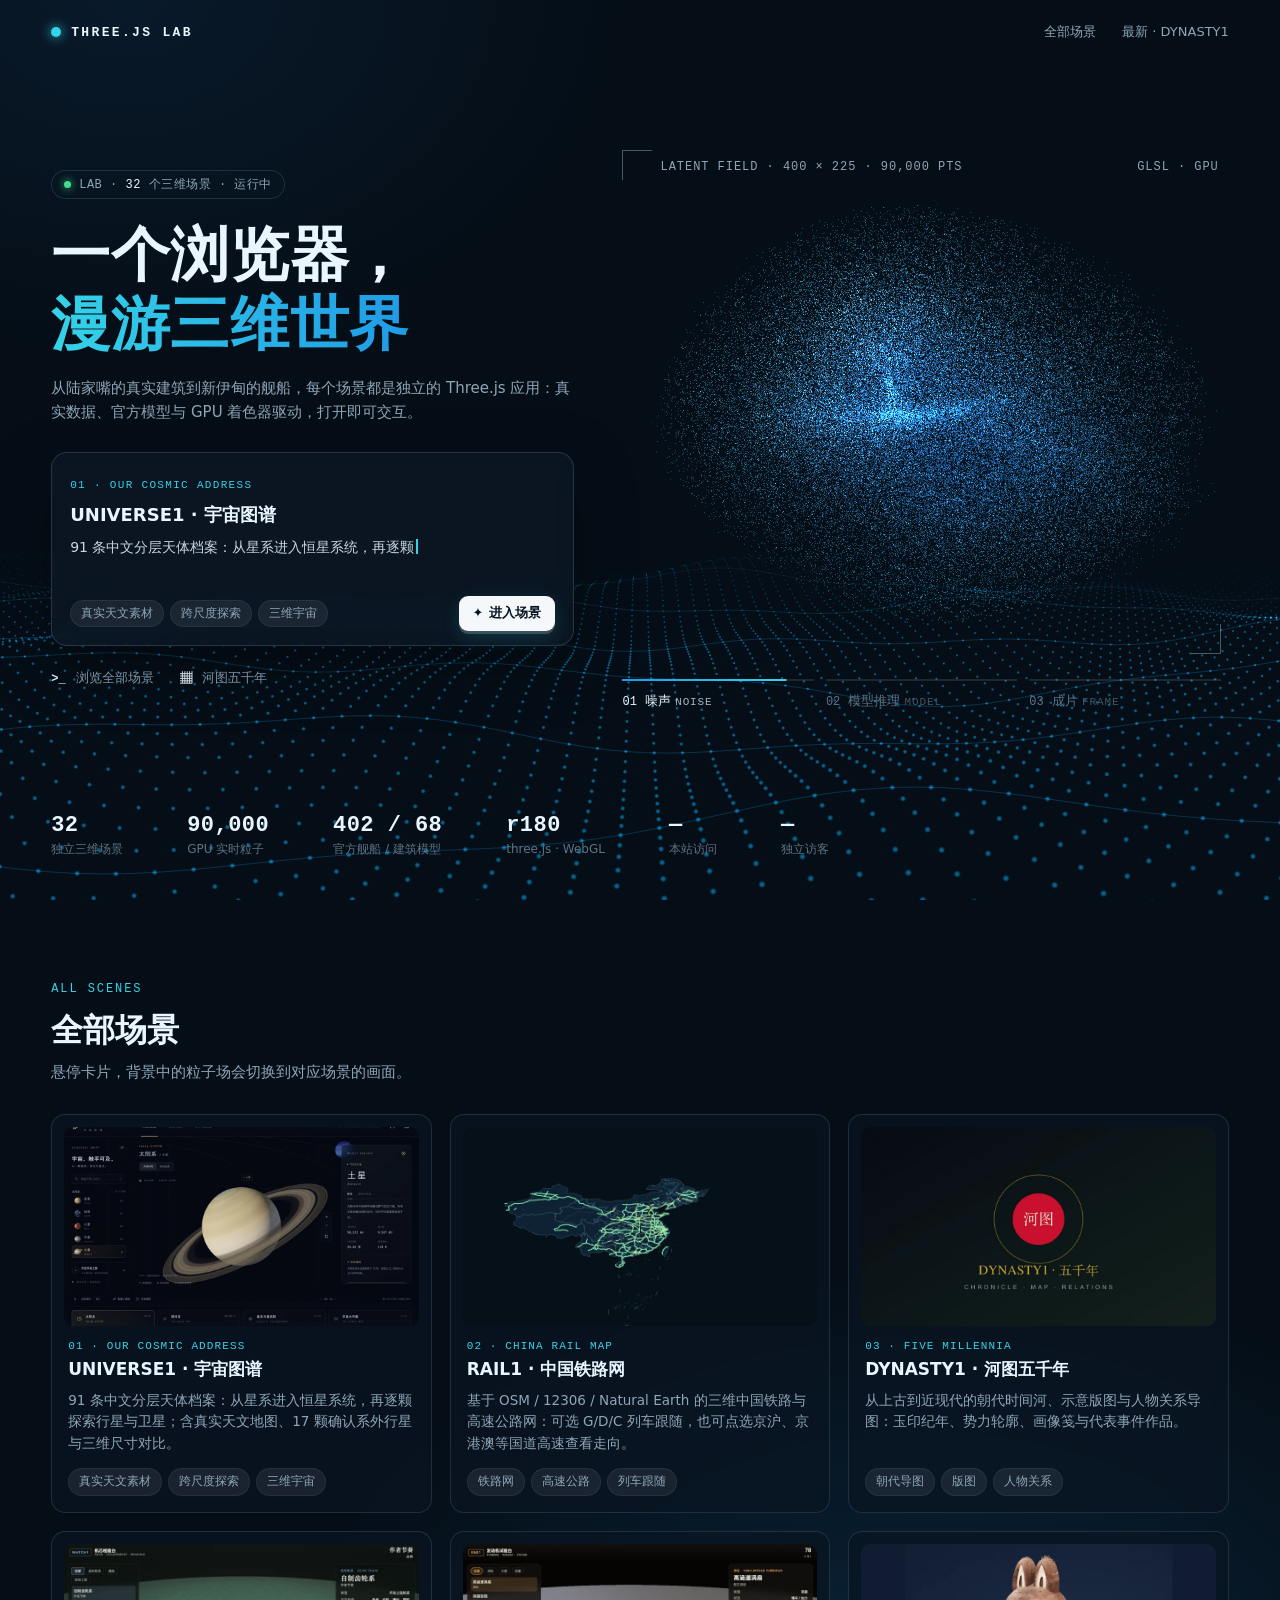
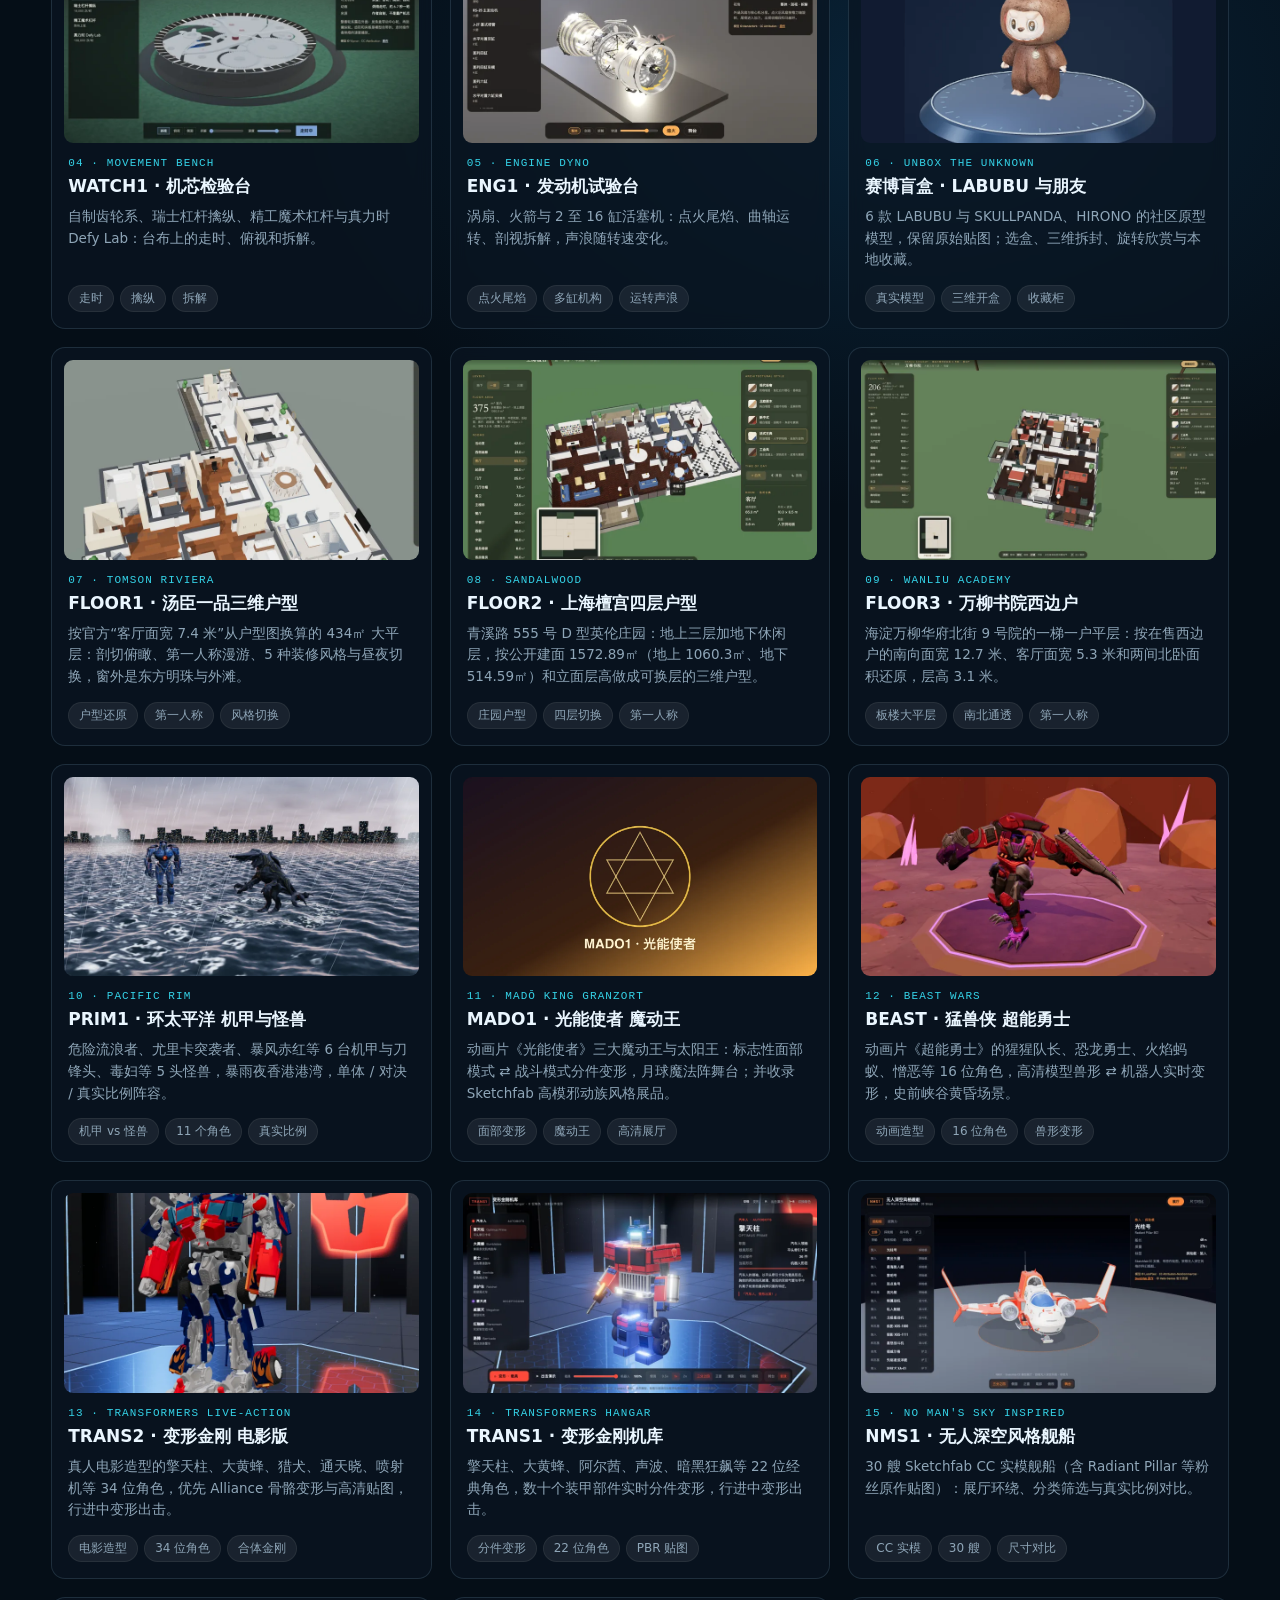
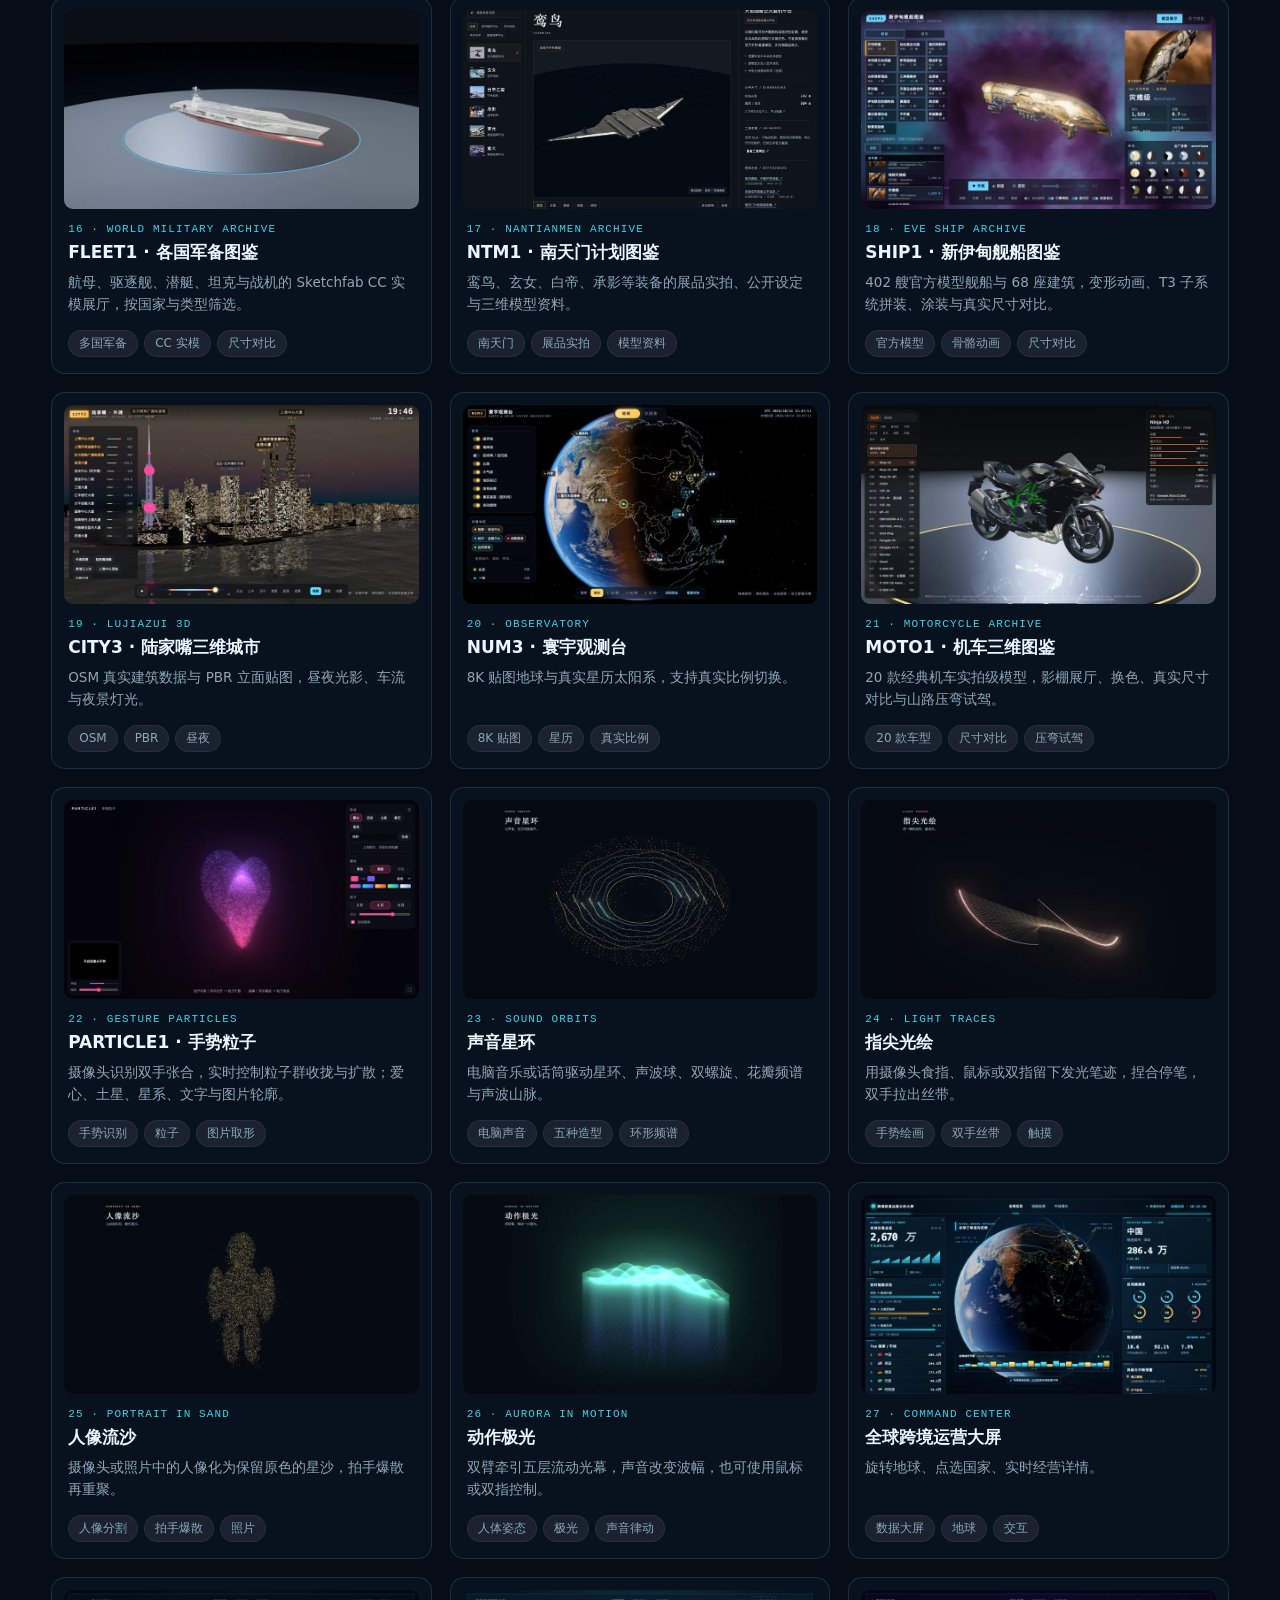
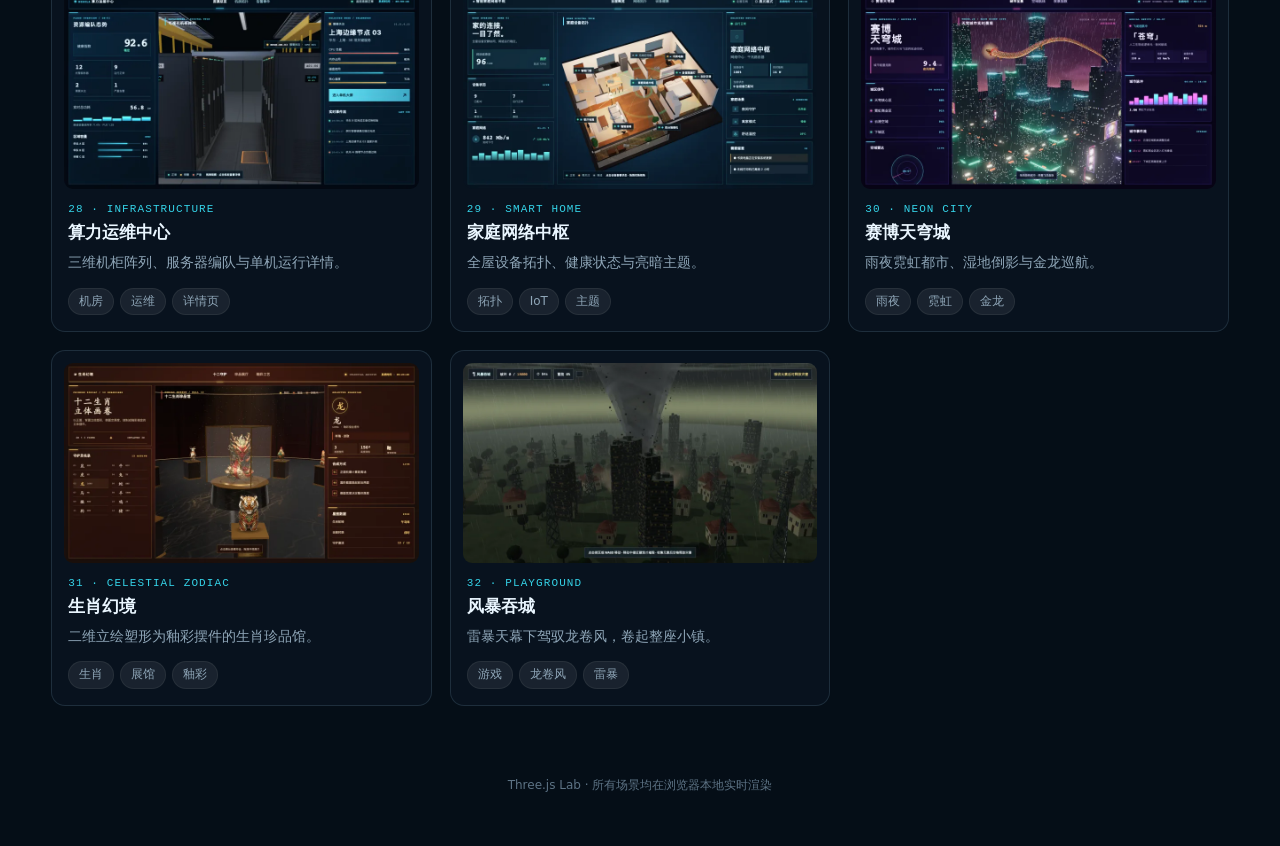
==== index.html @ 8b3e39b8 "deploy machines from private source a602017206/threejs-lab@472be0446776ae327eb0d1e8279741cb2569336e" ====
<!doctype html>
<html lang="zh-CN">
  <head>
    <meta charset="UTF-8" />
    <meta name="viewport" content="width=device-width, initial-scale=1.0" />
    <title>Three.js Lab · 三维场景实验室</title>
    <script type="module" crossorigin src="./assets/home-8IKfbhxs.js"></script>
    <link rel="modulepreload" crossorigin href="./assets/modulepreload-polyfill-B5Qt9EMX.js">
    <link rel="modulepreload" crossorigin href="./assets/three.module-D07bAYsh.js">
    <link rel="stylesheet" crossorigin href="./assets/home-haG0DStb.css">
  </head>
  <body class="hm">
    <canvas id="hm-gl" aria-hidden="true"></canvas>

    <header class="hm-top">
      <a class="hm-brand" href="./"><i></i>THREE.JS LAB</a>
      <nav><a href="#grid">全部场景</a><a href="dynasty1.html" data-latest>最新 · DYNASTY1</a></nav>
    </header>

    <section class="hm-hero">
      <div class="hm-copy">
        <span class="hm-pill"><i></i>LAB · <b id="hm-count">0</b> 个三维场景 · 运行中</span>
        <h1>一个浏览器，<br /><em>漫游三维世界</em></h1>
        <p class="hm-lead">从陆家嘴的真实建筑到新伊甸的舰船，每个场景都是独立的 Three.js 应用：真实数据、官方模型与 GPU 着色器驱动，打开即可交互。</p>

        <article class="hm-current" id="hm-current">
          <div class="hm-current-text">
            <small id="hm-cur-kicker">01 · EVE SHIP ARCHIVE</small>
            <h2 id="hm-cur-name"></h2>
            <p><span id="hm-cur-desc"></span><i class="hm-caret"></i></p>
          </div>
          <footer>
            <div class="hm-tags" id="hm-cur-tags"></div>
            <a class="hm-go" id="hm-cur-go" href="./"><span>✦</span>进入场景</a>
          </footer>
        </article>

        <nav class="hm-links"><a href="#grid"><b>&gt;_</b> 浏览全部场景</a><a href="dynasty1.html" data-latest><b>▦</b> 河图五千年</a></nav>
      </div>

      <div class="hm-visual" id="hm-visual">
        <div class="hm-hud"><span>LATENT FIELD · 400 × 225 · 90,000 PTS</span><span>GLSL · GPU</span></div>
        <i class="hm-corner tl"></i><i class="hm-corner br"></i>
        <ol class="hm-steps" id="hm-steps">
          <li><i><em></em></i><span><b>01</b> 噪声 <small>NOISE</small></span></li>
          <li><i><em></em></i><span><b>02</b> 模型推理 <small>MODEL</small></span></li>
          <li><i><em></em></i><span><b>03</b> 成片 <small>FRAME</small></span></li>
        </ol>
      </div>

      <dl class="hm-stats">
        <div><dt id="hm-stat-scenes">—</dt><dd>独立三维场景</dd></div>
        <div><dt>90,000</dt><dd>GPU 实时粒子</dd></div>
        <div><dt>402 / 68</dt><dd>官方舰船 / 建筑模型</dd></div>
        <div><dt>r180</dt><dd>three.js · WebGL</dd></div>
        <div title="不蒜子 · 仅统计线上部署访问">
          <dt id="busuanzi_value_site_pv">—</dt>
          <dd>本站访问</dd>
        </div>
        <div title="不蒜子 · 仅统计线上部署访问">
          <dt id="busuanzi_value_site_uv">—</dt>
          <dd>独立访客</dd>
        </div>
      </dl>
    </section>

    <section class="hm-grid" id="grid">
      <header><small>ALL SCENES</small><h2>全部场景</h2><p>悬停卡片，背景中的粒子场会切换到对应场景的画面。</p></header>
      <div class="hm-cards" id="hm-cards"></div>
    </section>

    <footer class="hm-foot">Three.js Lab · 所有场景均在浏览器本地实时渲染</footer>

    <script async src="//busuanzi.ibruce.info/busuanzi/2.3/busuanzi.pure.mini.js"></script>
</body>
</html>
---- assets/home-haG0DStb.css ----
:root{--bg: #050e17;--ink: #eaf6ff;--dim: #8fa6b8;--faint: #5d7385;--line: rgba(160, 210, 240, .14);--cyan: #35d3e8;--blue: #1f9be6;--mono: ui-monospace, "SF Mono", "JetBrains Mono", Menlo, monospace}*{box-sizing:border-box}html{scroll-behavior:smooth}body.hm{margin:0;min-height:100vh;color:var(--ink);font:15px/1.6 -apple-system,PingFang SC,Microsoft YaHei,system-ui,sans-serif;background:radial-gradient(900px 600px at 72% 30%,rgba(20,90,140,.28),transparent 70%),radial-gradient(700px 500px at 10% 0%,rgba(20,60,100,.25),transparent 70%),var(--bg);overflow-x:hidden}a{color:inherit;text-decoration:none}#hm-gl{position:fixed;inset:0;width:100vw;height:100vh;z-index:0;pointer-events:none}.hm-top,.hm-hero,.hm-grid,.hm-foot{position:relative;z-index:1}.hm-top{display:flex;align-items:center;justify-content:space-between;width:min(1320px,92vw);margin:0 auto;padding:22px 0}.hm-brand{display:flex;align-items:center;gap:10px;font:600 13px var(--mono);letter-spacing:.18em}.hm-brand i{width:10px;height:10px;border-radius:50%;background:var(--cyan);box-shadow:0 0 12px var(--cyan)}.hm-top nav{display:flex;gap:26px;font-size:13px;color:var(--dim)}.hm-top nav a:hover{color:var(--ink)}.hm-hero{width:min(1320px,92vw);margin:0 auto;min-height:calc(100vh - 70px);display:grid;grid-template-columns:minmax(380px,.92fr) 1.08fr;grid-template-rows:1fr auto;column-gap:40px;padding-bottom:36px}.hm-copy{align-self:center;padding:30px 0}.hm-pill{display:inline-flex;align-items:center;gap:8px;padding:5px 12px;border:1px solid var(--line);border-radius:999px;background:#081622b3;font:12px var(--mono);color:var(--dim);letter-spacing:.04em}.hm-pill i{width:7px;height:7px;border-radius:50%;background:#3ee08f;box-shadow:0 0 8px #3ee08f;animation:hm-blink 2.4s infinite}.hm-pill b{color:var(--ink);font-weight:500}h1{margin:22px 0 18px;font-size:clamp(38px,4.6vw,64px);line-height:1.16;font-weight:700;letter-spacing:.01em}h1 em{font-style:normal;background:linear-gradient(90deg,var(--cyan),var(--blue));-webkit-background-clip:text;background-clip:text;color:transparent}.hm-lead{max-width:520px;margin:0 0 28px;color:var(--dim);font-size:15px}.hm-current{max-width:560px;padding:18px 18px 14px;border:1px solid rgba(180,220,255,.16);border-radius:16px;background:#0c1824c7;-webkit-backdrop-filter:blur(10px);backdrop-filter:blur(10px);box-shadow:0 20px 60px #00000059}.hm-current small{font:11px var(--mono);color:var(--cyan);letter-spacing:.12em}.hm-current h2{margin:6px 0;font-size:18px;font-weight:600}.hm-current p{margin:0;min-height:3.2em;color:#c8d6e2;font-size:14px}.hm-caret{display:inline-block;width:1.5px;height:1.05em;margin-left:2px;vertical-align:-.15em;background:var(--cyan);animation:hm-blink 1s steps(1) infinite}.hm-current footer{display:flex;align-items:center;justify-content:space-between;gap:12px;margin-top:16px}.hm-tags{display:flex;flex-wrap:wrap;gap:6px}.hm-tags span{padding:3px 10px;border-radius:999px;background:#ffffff12;border:1px solid rgba(255,255,255,.06);font-size:12px;color:var(--dim)}.hm-go{flex:none;display:inline-flex;align-items:center;gap:6px;padding:7px 14px;border-radius:9px;background:#f4f8fb;color:#071420;font-size:13px;font-weight:600;box-shadow:0 3px #ffffff2e,0 6px 18px #35d3e82e;transition:transform .15s,box-shadow .15s}.hm-go:hover{transform:translateY(-1px);box-shadow:0 4px #fff3,0 10px 26px #35d3e84d}.hm-links{display:flex;gap:26px;margin-top:22px;font-size:13px;color:var(--dim)}.hm-links b{margin-right:6px;font:600 12px var(--mono);color:var(--ink)}.hm-links a:hover{color:var(--ink)}.hm-visual{position:relative;height:clamp(420px,64vh,640px);align-self:center}.hm-hud{position:absolute;top:18px;left:46px;right:10px;display:flex;justify-content:space-between;font:12px var(--mono);color:var(--dim);letter-spacing:.08em}.hm-corner{position:absolute;width:30px;height:30px;border-color:#c8e1f559;border-style:solid}.hm-corner.tl{top:8px;left:8px;border-width:1px 0 0 1px}.hm-corner.br{bottom:64px;right:8px;border-width:0 1px 1px 0}.hm-steps{position:absolute;left:8px;right:8px;bottom:6px;display:grid;grid-template-columns:repeat(3,1fr);gap:12px;margin:0;padding:0;list-style:none}.hm-steps i{display:block;height:2px;background:#ffffff1a;overflow:hidden}.hm-steps em{display:block;height:100%;background:linear-gradient(90deg,var(--blue),var(--cyan));transform-origin:left;transform:scaleX(0)}.hm-steps span{display:block;margin-top:10px;font-size:13px;color:var(--faint);transition:color .3s}.hm-steps b{font:500 12px var(--mono);margin-right:4px}.hm-steps small{font:11px var(--mono);letter-spacing:.08em;opacity:.7}.hm-steps li.on span{color:var(--ink)}.hm-stats{grid-column:1 / -1;display:flex;gap:clamp(28px,5vw,64px);margin:0;padding-top:18px}.hm-stats dt{font:600 22px var(--mono);letter-spacing:.02em}.hm-stats dd{margin:2px 0 0;font-size:12px;color:var(--faint)}.hm-grid{width:min(1320px,92vw);margin:0 auto;padding:80px 0 40px}.hm-grid>header small{font:12px var(--mono);color:var(--cyan);letter-spacing:.16em}.hm-grid>header h2{margin:6px 0 4px;font-size:32px}.hm-grid>header p{margin:0 0 30px;color:var(--dim)}.hm-cards{display:grid;grid-template-columns:repeat(auto-fill,minmax(290px,1fr));gap:18px}.hm-card{display:flex;flex-direction:column;padding:12px 12px 16px;border:1px solid var(--line);border-radius:14px;background:#0a1622b8;-webkit-backdrop-filter:blur(8px);backdrop-filter:blur(8px);transition:transform .25s,border-color .25s,box-shadow .25s}.hm-card:hover,.hm-card:focus-visible{transform:translateY(-4px);border-color:#35d3e88c;box-shadow:0 16px 40px #0006,0 0 0 1px #35d3e826,0 0 30px #35d3e81f;outline:none}.hm-card figure{margin:0 0 14px;aspect-ratio:16 / 9;border-radius:9px;overflow:hidden;background:#08131d}.hm-card img{width:100%;height:100%;object-fit:cover;display:block;transition:transform .5s}.hm-card:hover img{transform:scale(1.04)}.hm-card small{padding:0 4px;font:11px var(--mono);color:var(--cyan);letter-spacing:.1em}.hm-card h3{margin:4px 4px 6px;font-size:17px;font-weight:600}.hm-card p{flex:1;margin:0 4px 14px;color:var(--dim);font-size:13.5px}.hm-card .hm-tags{padding:0 4px}.hm-foot{padding:30px 0 40px;text-align:center;font-size:12px;color:var(--faint)}@keyframes hm-blink{50%{opacity:.25}}@media(max-width:960px){.hm-hero{grid-template-columns:1fr;grid-template-rows:auto auto auto}.hm-visual{order:-1;height:auto;aspect-ratio:16 / 11;align-self:stretch}.hm-hud{left:40px;font-size:9px;letter-spacing:.04em;white-space:nowrap}.hm-steps span{font-size:11px}.hm-steps small{display:none}.hm-stats{flex-wrap:wrap}}@media(prefers-reduced-motion:reduce){.hm-caret,.hm-pill i{animation:none}.hm-card,.hm-card img{transition:none}}.hm-nogl .hm-hud,.hm-nogl .hm-steps,.hm-nogl .hm-corner{display:none}
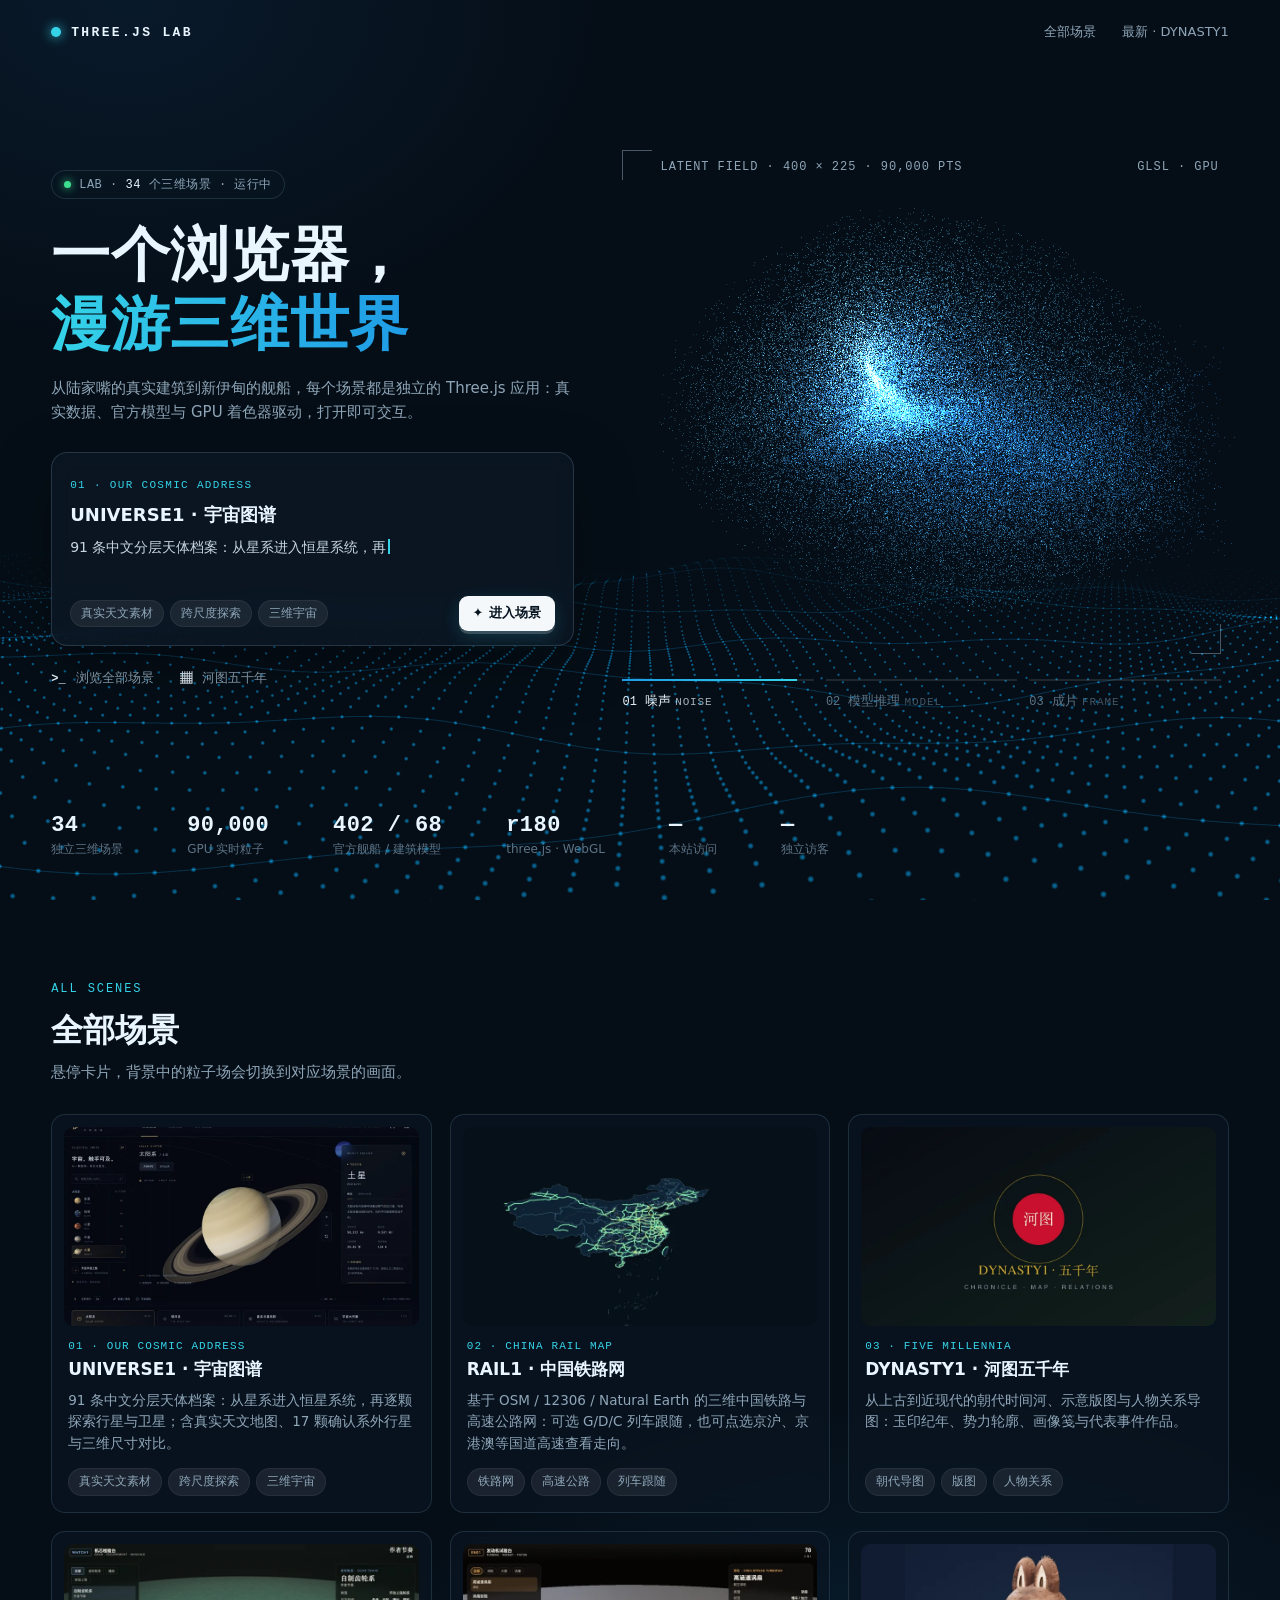
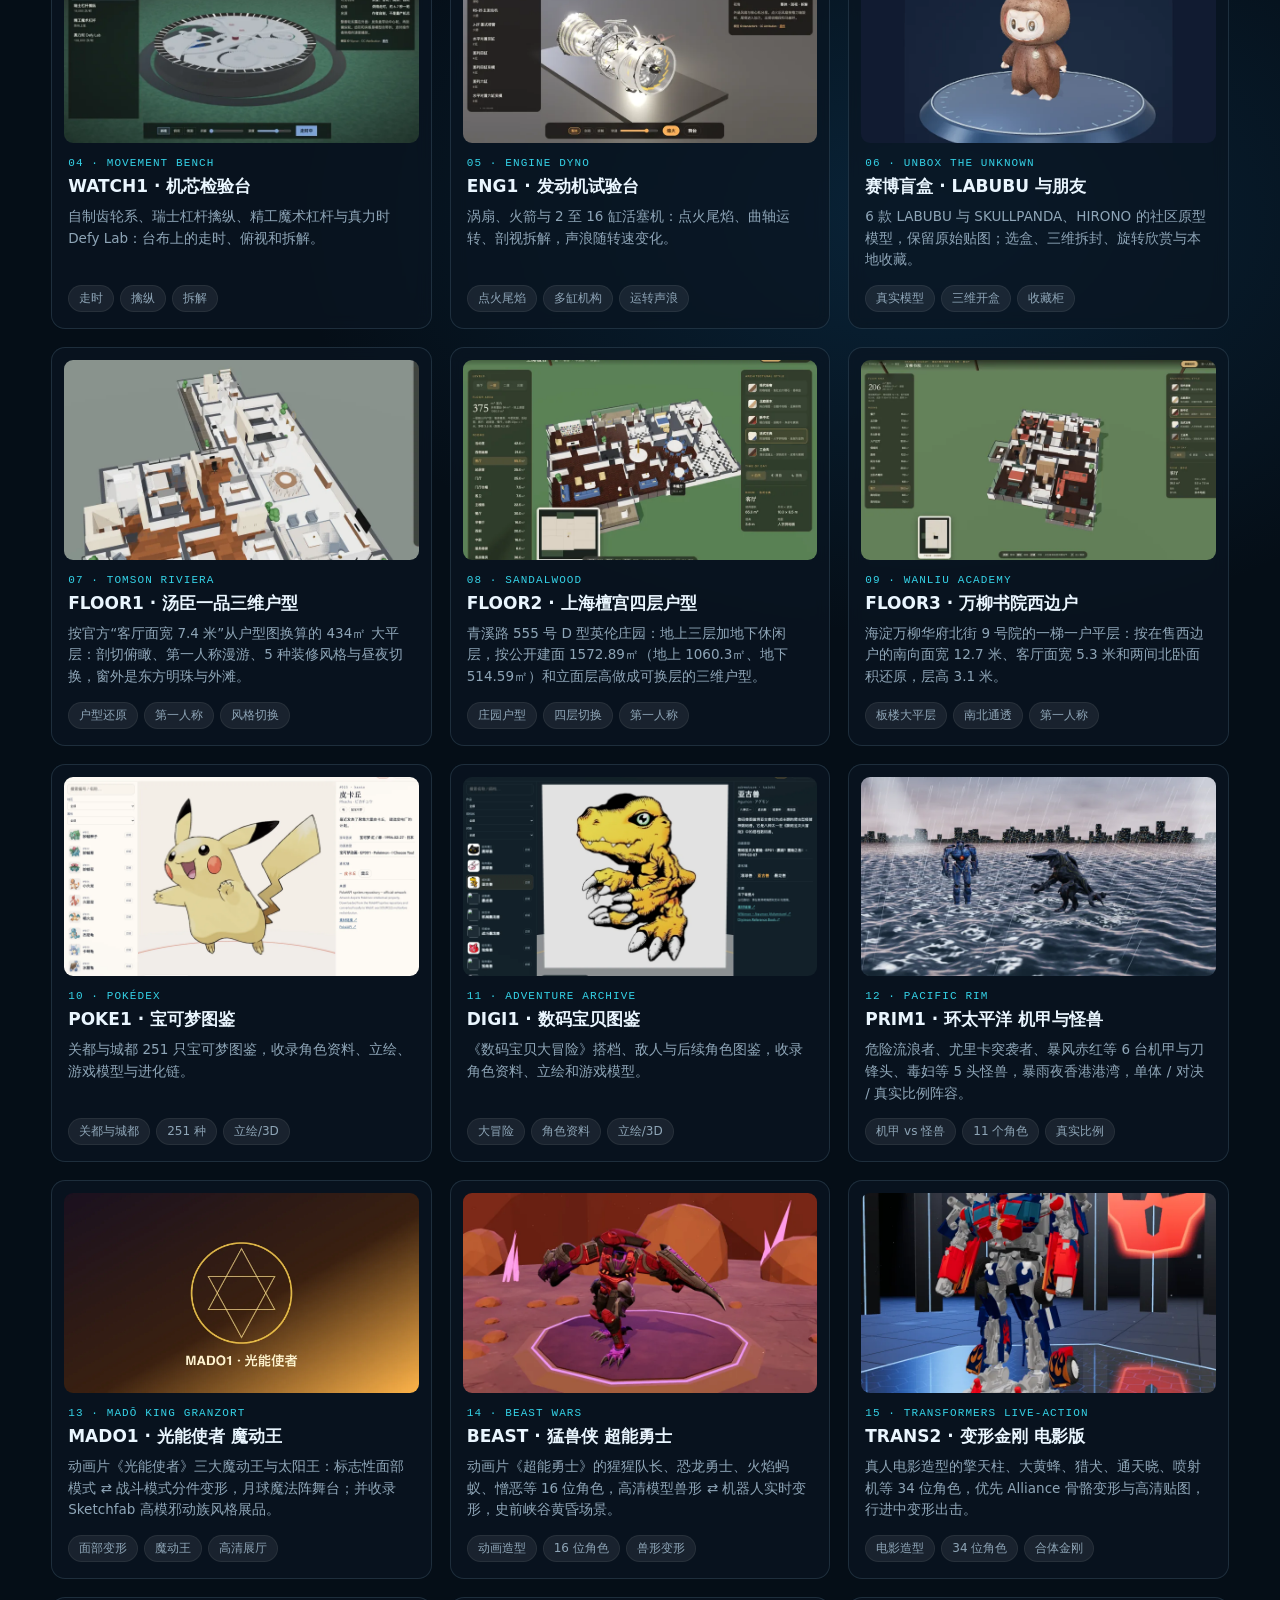
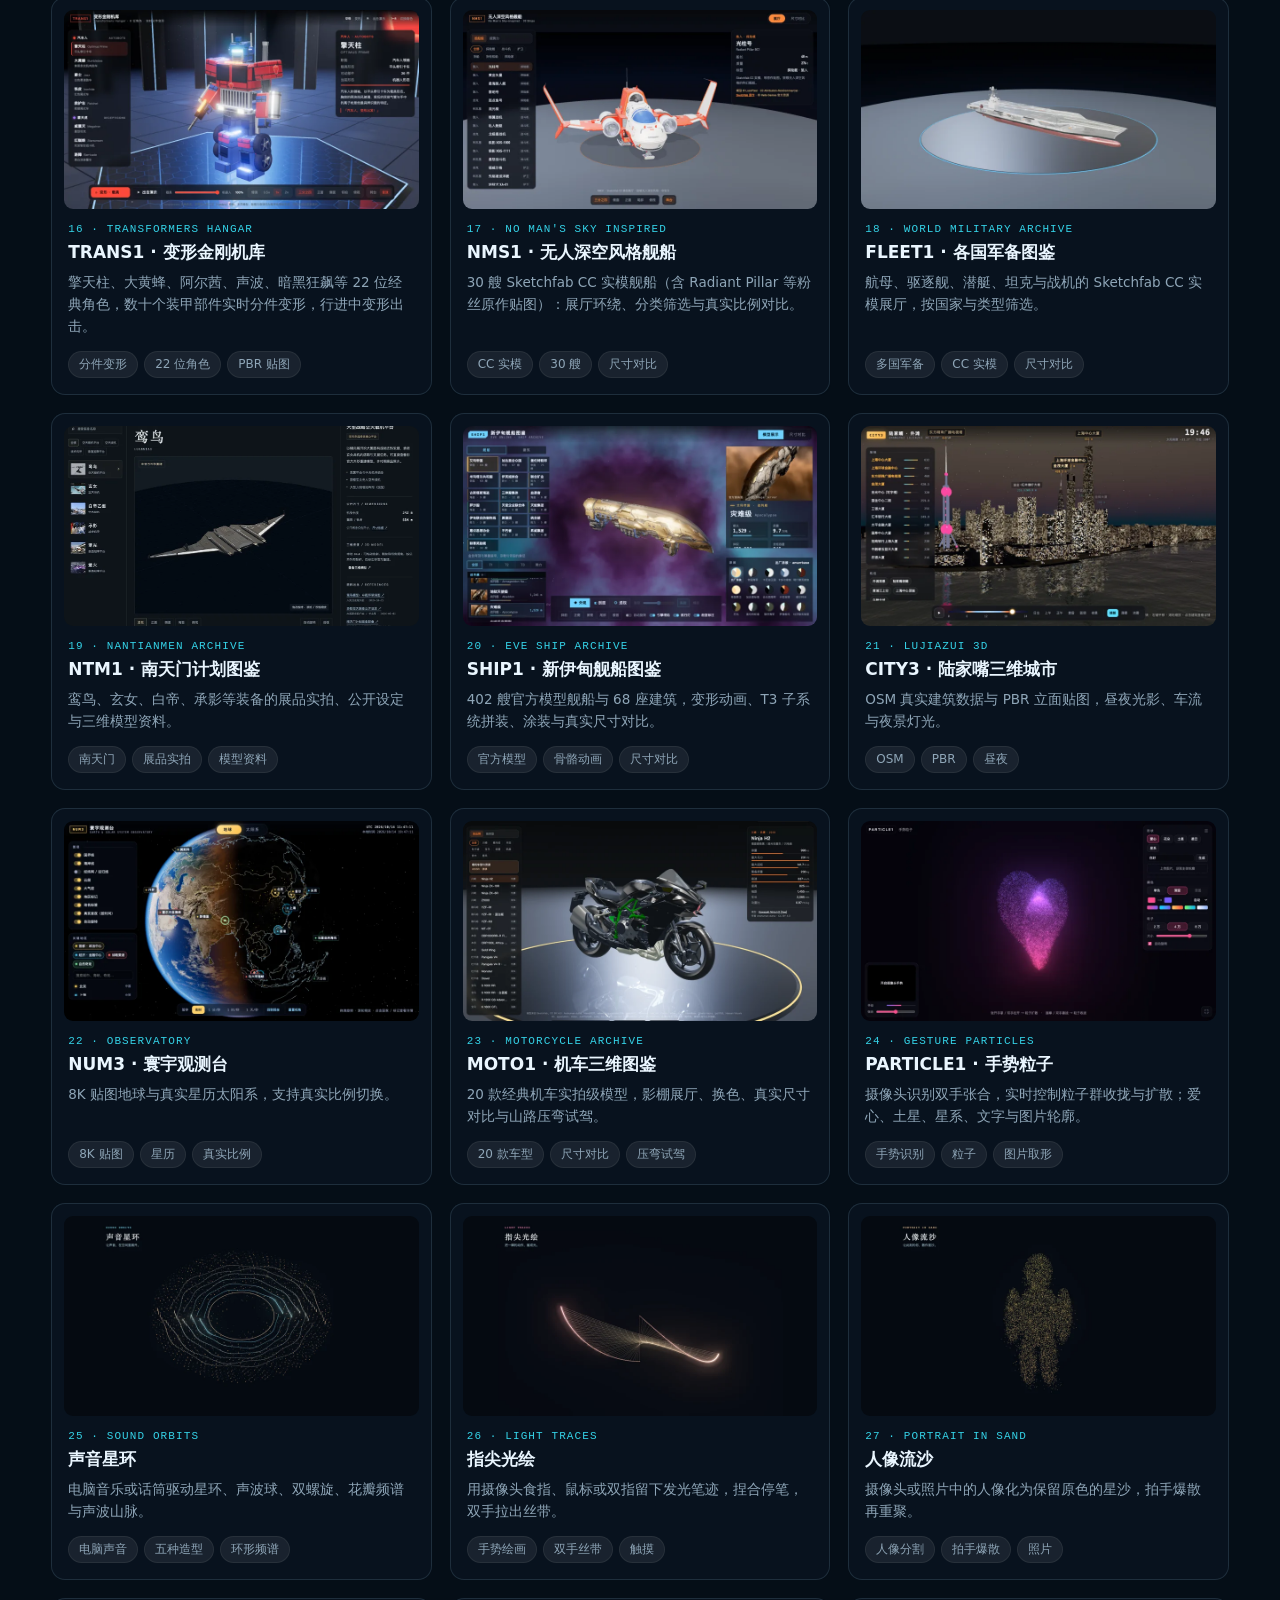
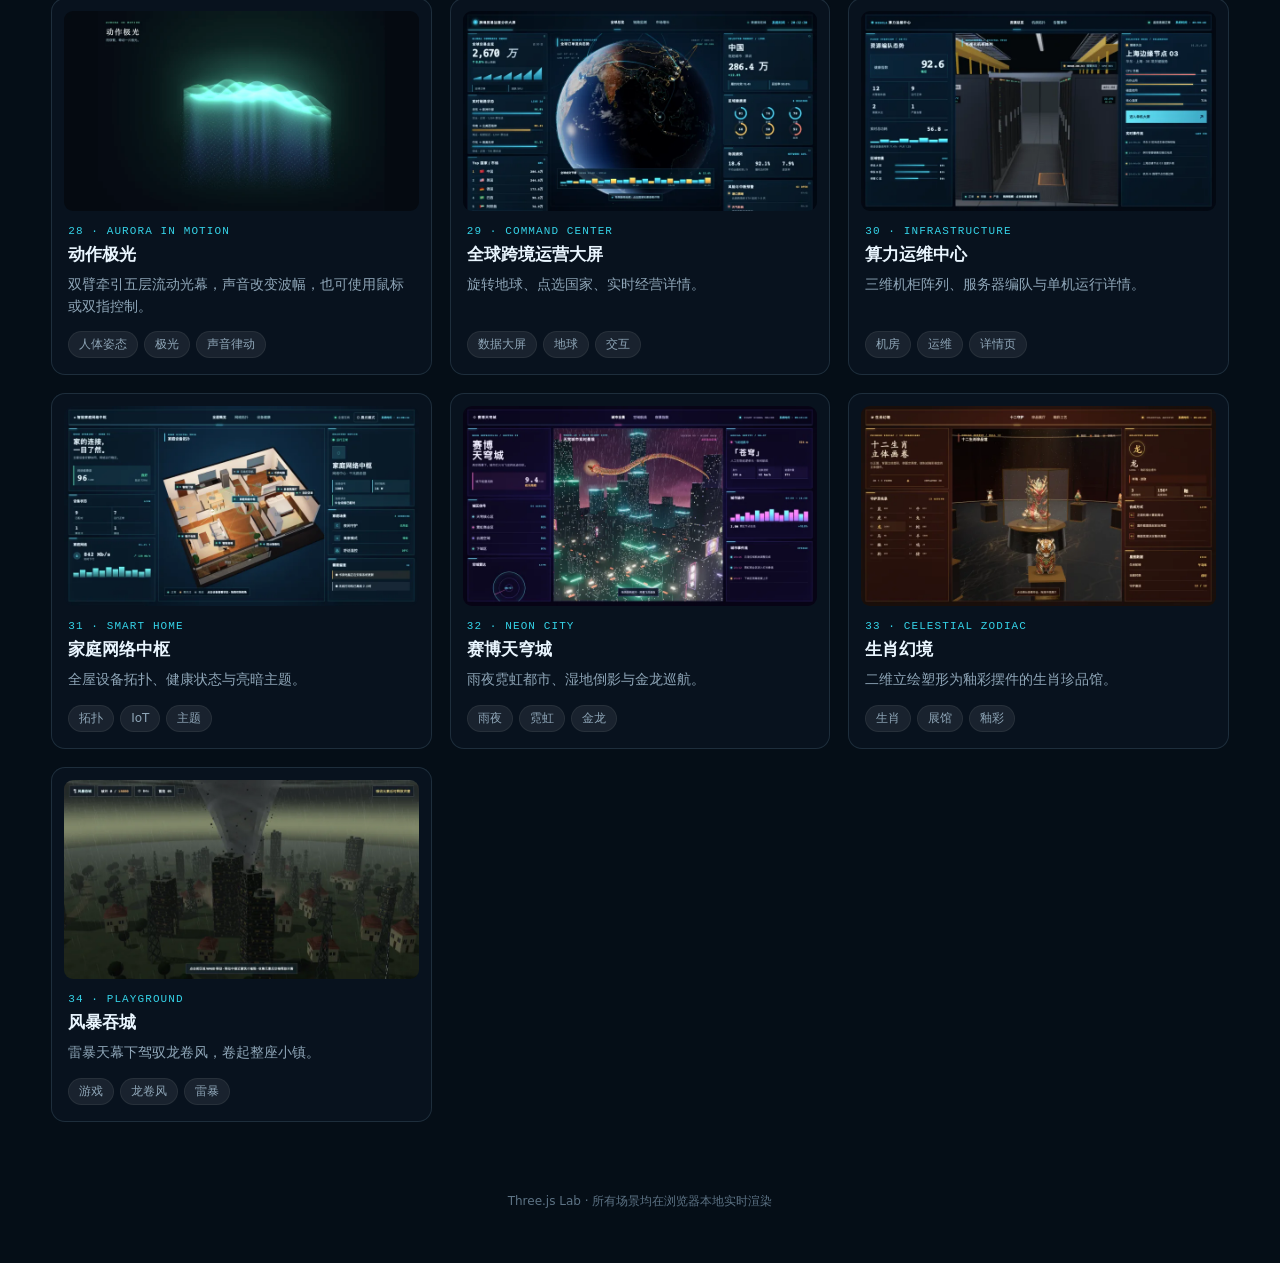
==== commit 665edaed: "deploy machines from private source a602017206/threejs-lab@624219c23a85e89bf45c2e4b0a7c201f5800f87f" ====
--- a/index.html
+++ b/index.html
@@ -4,9 +4,9 @@
     <meta charset="UTF-8" />
     <meta name="viewport" content="width=device-width, initial-scale=1.0" />
     <title>Three.js Lab · 三维场景实验室</title>
-    <script type="module" crossorigin src="./assets/home-8IKfbhxs.js"></script>
+    <script type="module" crossorigin src="./assets/home-_E4cNCt0.js"></script>
     <link rel="modulepreload" crossorigin href="./assets/modulepreload-polyfill-B5Qt9EMX.js">
-    <link rel="modulepreload" crossorigin href="./assets/three.module-D07bAYsh.js">
+    <link rel="modulepreload" crossorigin href="./assets/three.module-wp4fOTu1.js">
     <link rel="stylesheet" crossorigin href="./assets/home-haG0DStb.css">
   </head>
   <body class="hm">
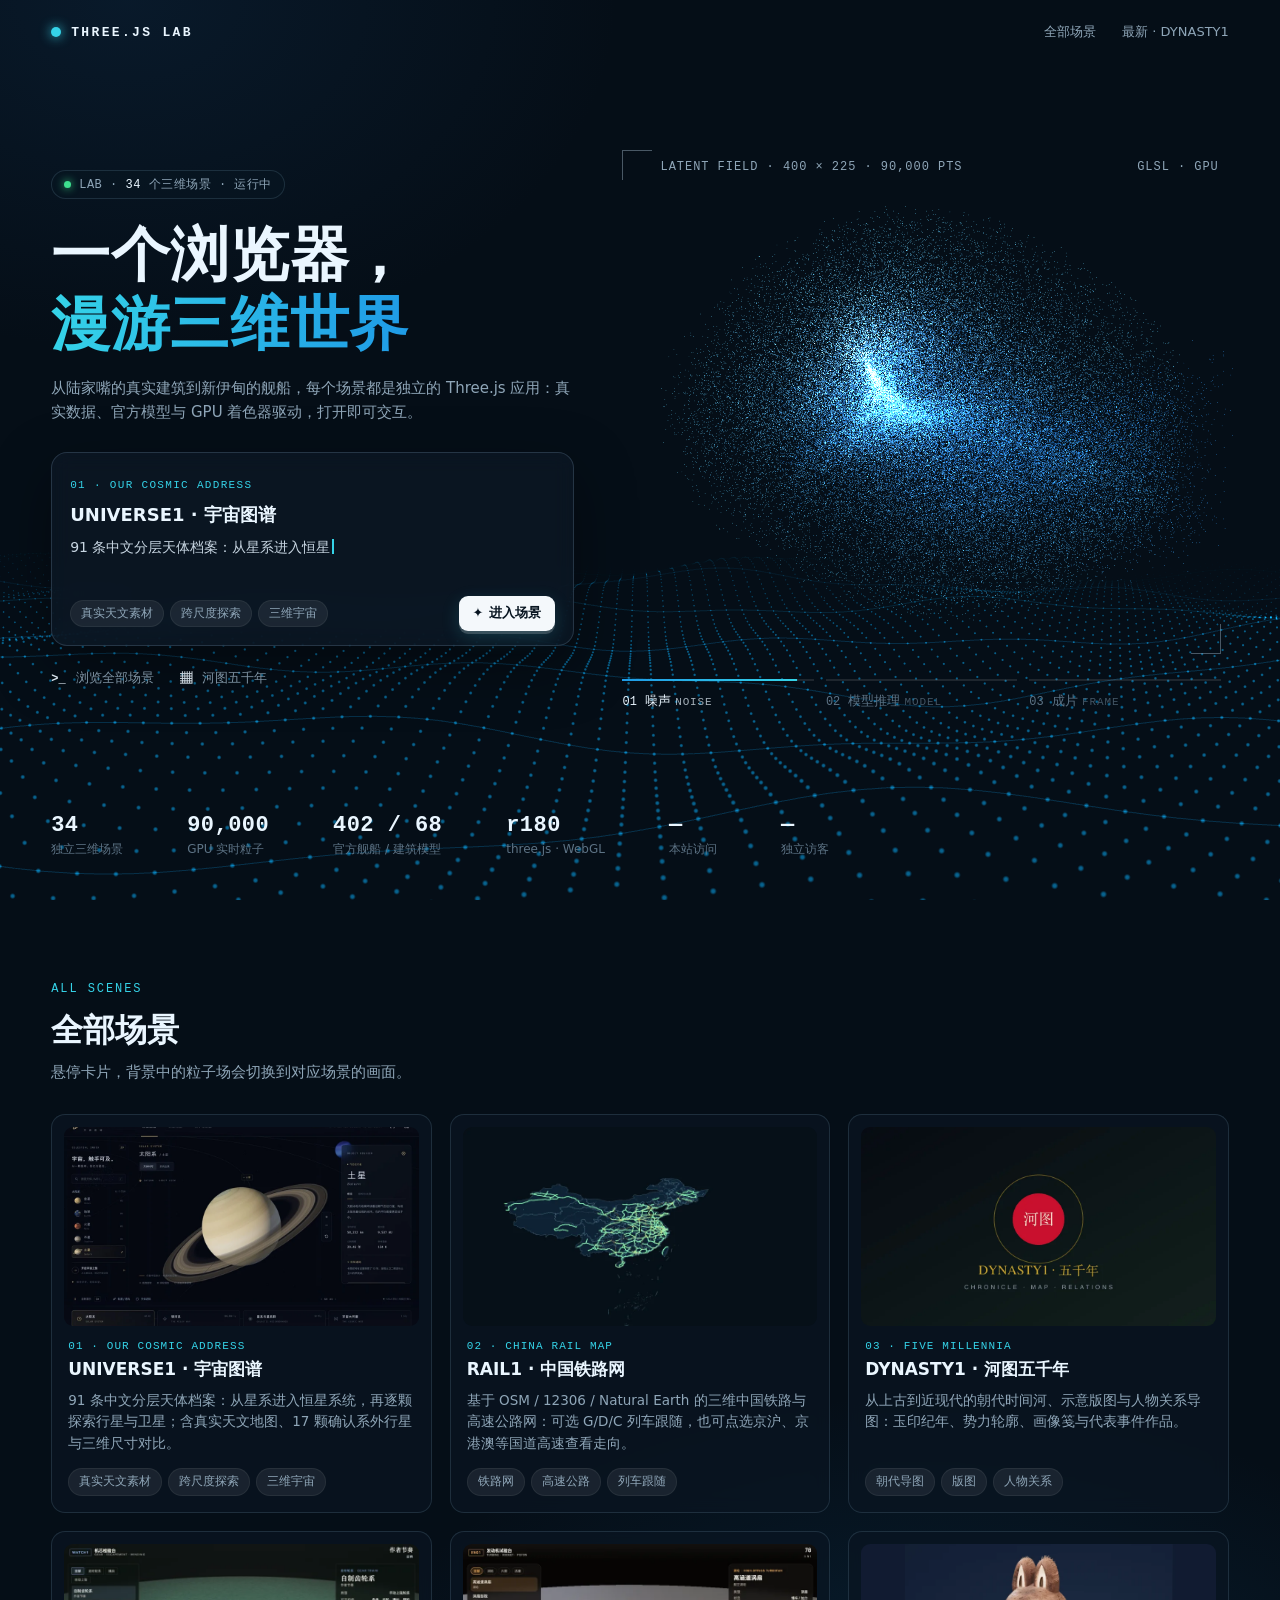
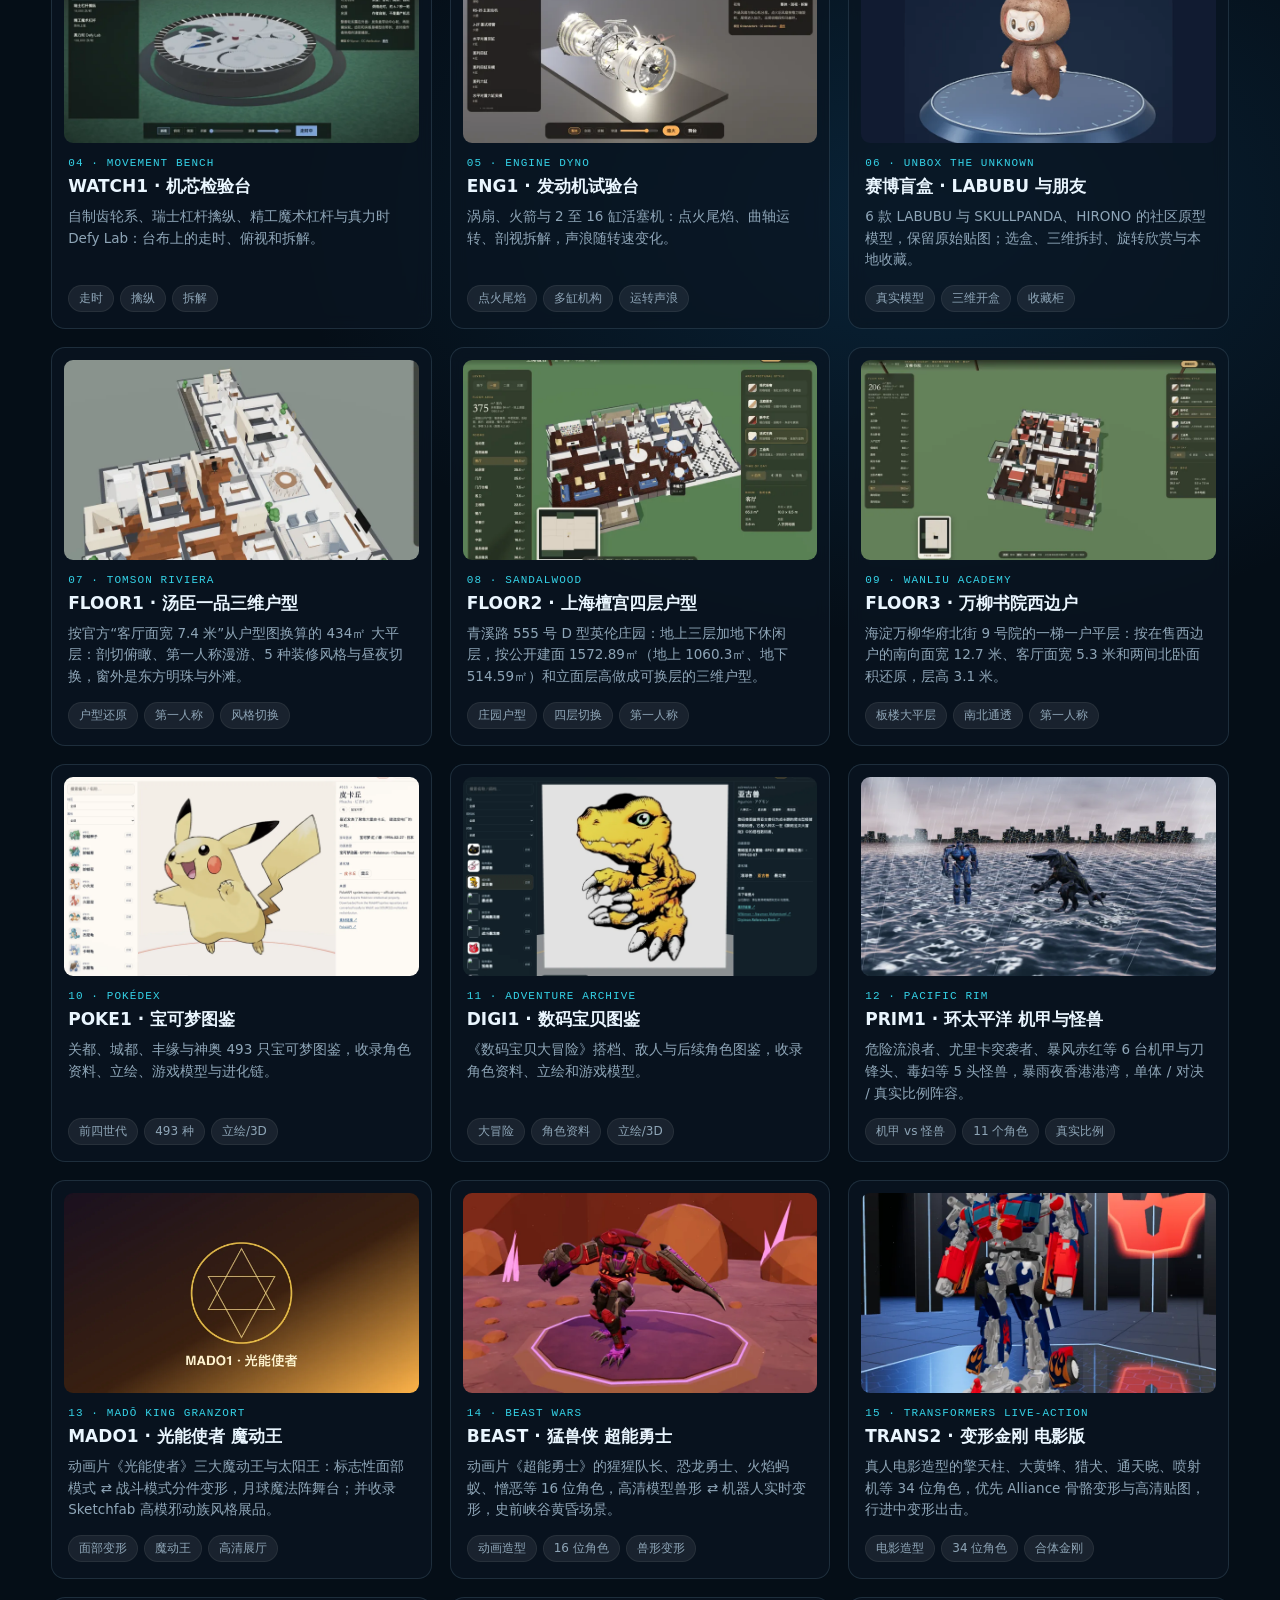
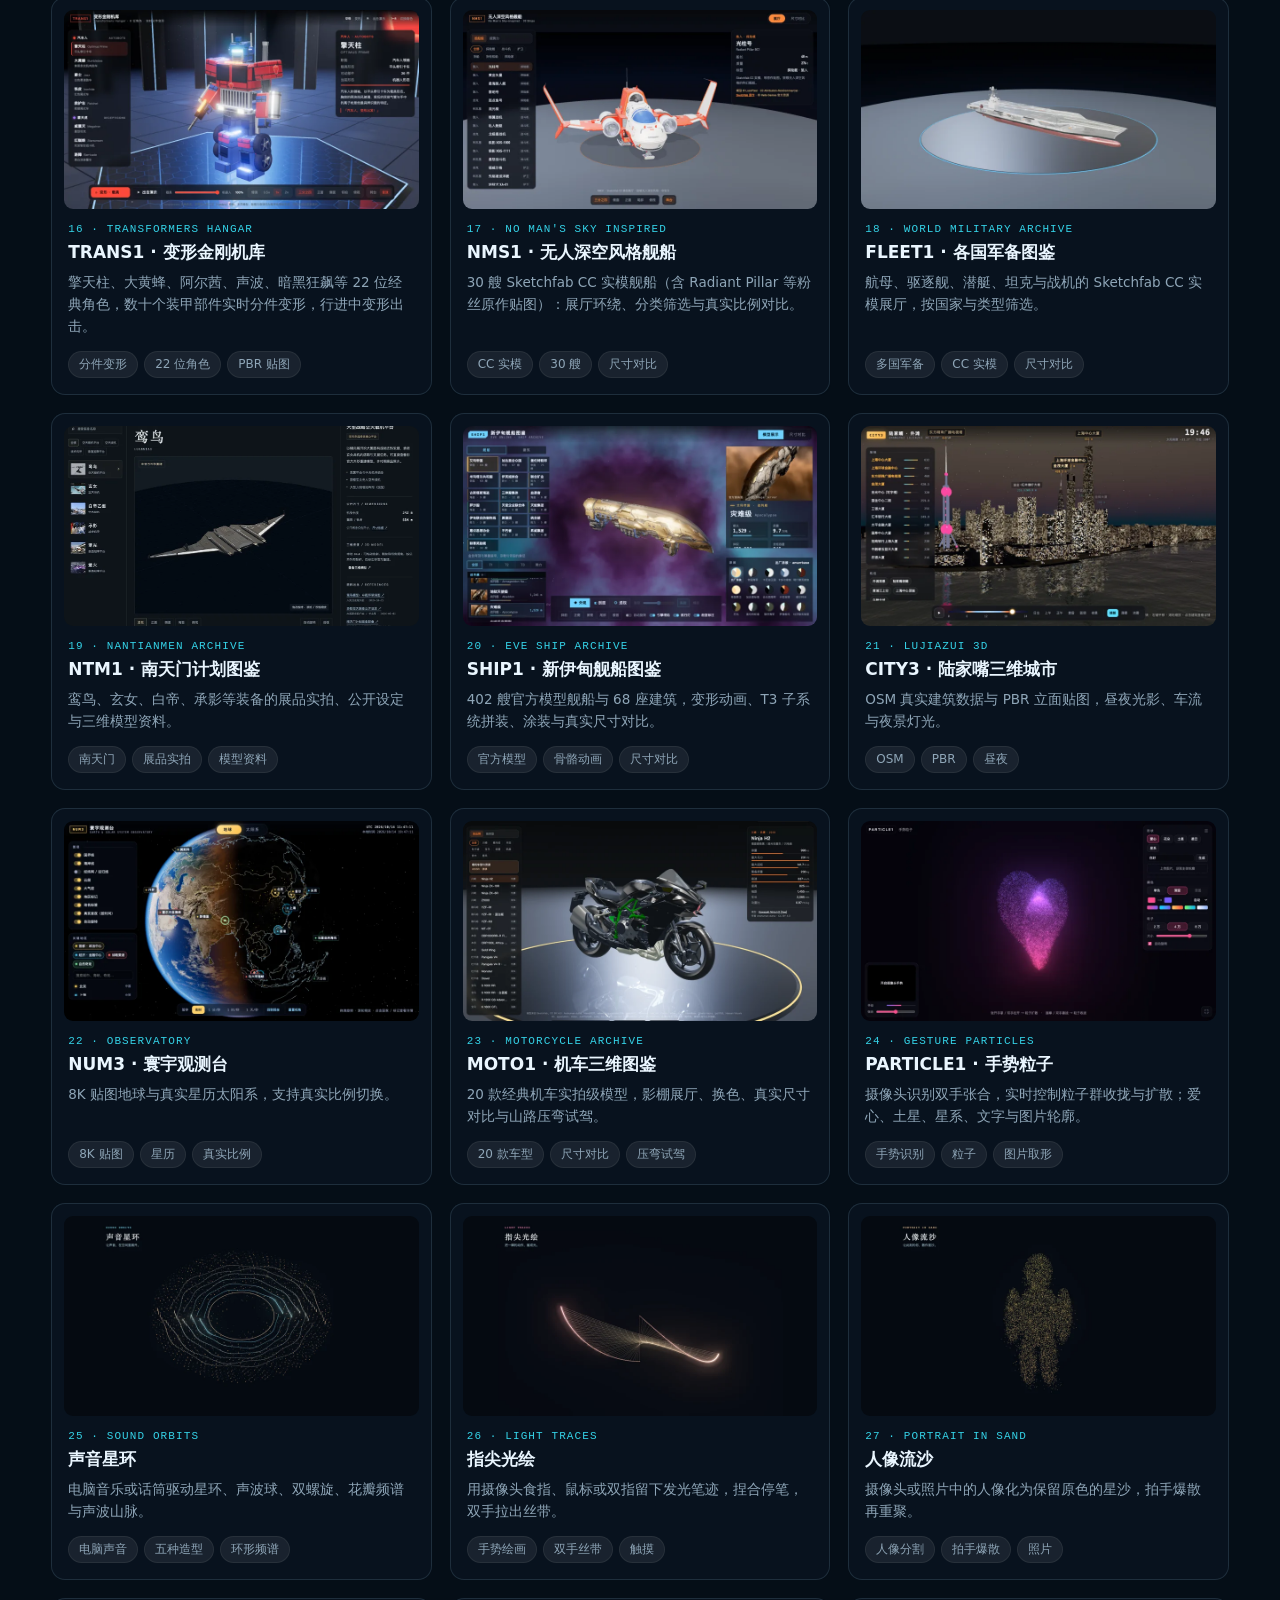
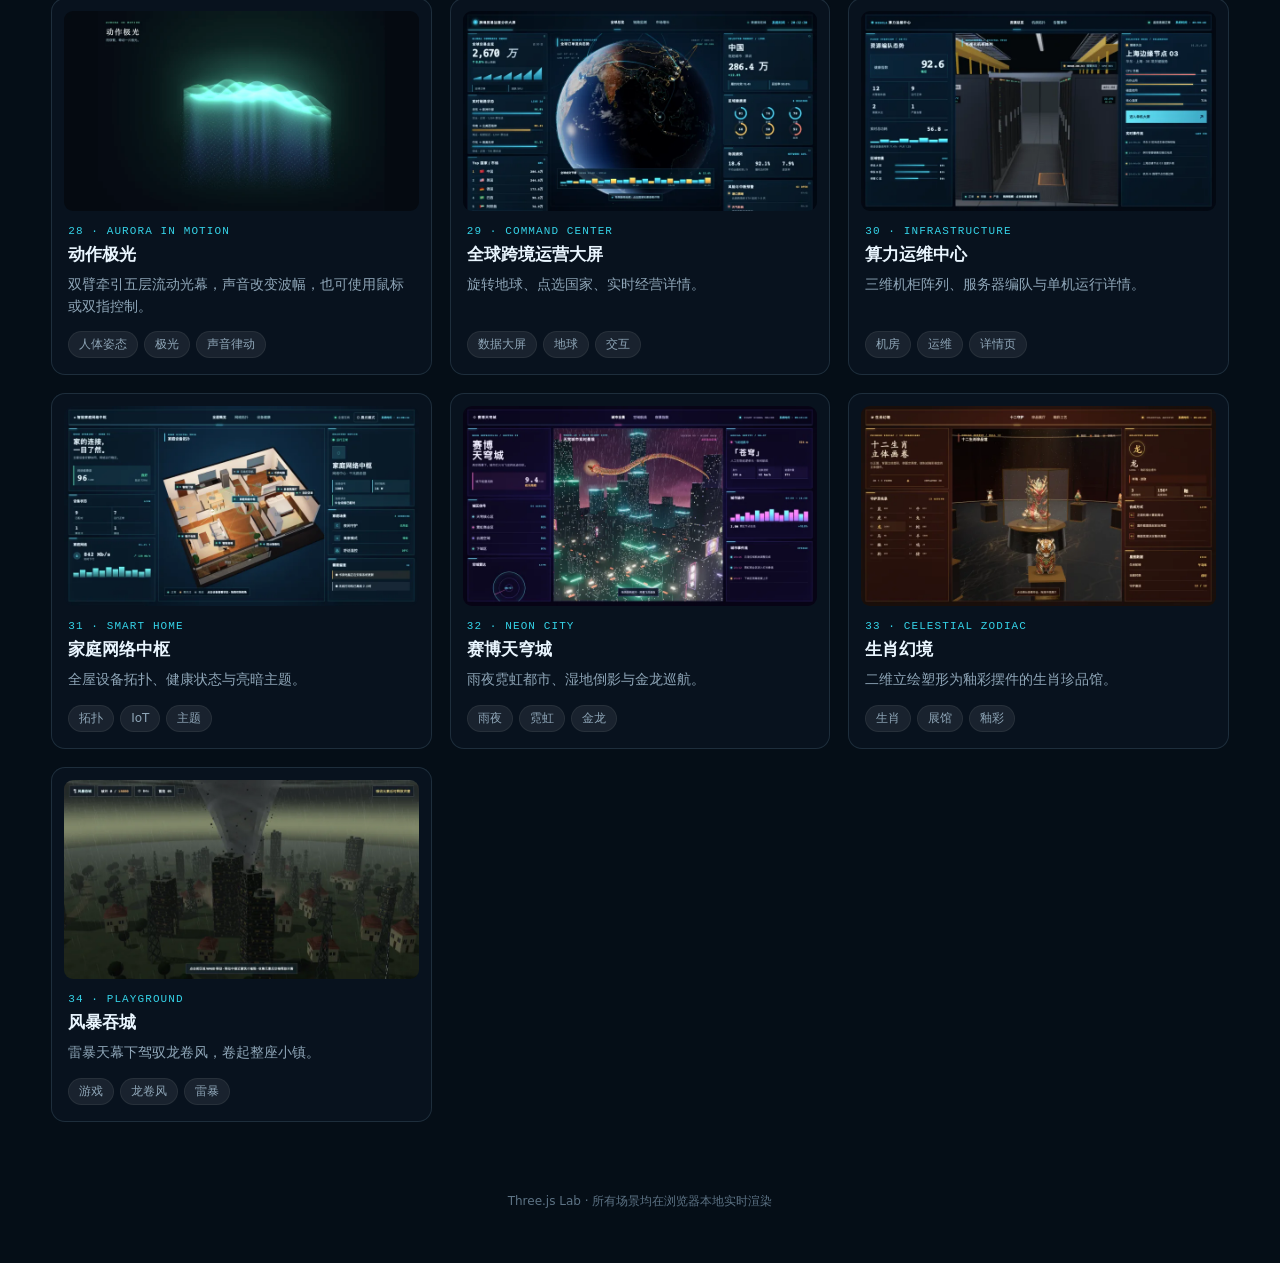
==== commit 18022265: "deploy machines from private source a602017206/threejs-lab@c6e98263acc4854bd24fac9cce300d8f7f3b6c52" ====
--- a/index.html
+++ b/index.html
@@ -4,9 +4,9 @@
     <meta charset="UTF-8" />
     <meta name="viewport" content="width=device-width, initial-scale=1.0" />
     <title>Three.js Lab · 三维场景实验室</title>
-    <script type="module" crossorigin src="./assets/home-_E4cNCt0.js"></script>
+    <script type="module" crossorigin src="./assets/home-BBXl_RIG.js"></script>
     <link rel="modulepreload" crossorigin href="./assets/modulepreload-polyfill-B5Qt9EMX.js">
-    <link rel="modulepreload" crossorigin href="./assets/three.module-wp4fOTu1.js">
+    <link rel="modulepreload" crossorigin href="./assets/three.module-B9vPxLT_.js">
     <link rel="stylesheet" crossorigin href="./assets/home-haG0DStb.css">
   </head>
   <body class="hm">
